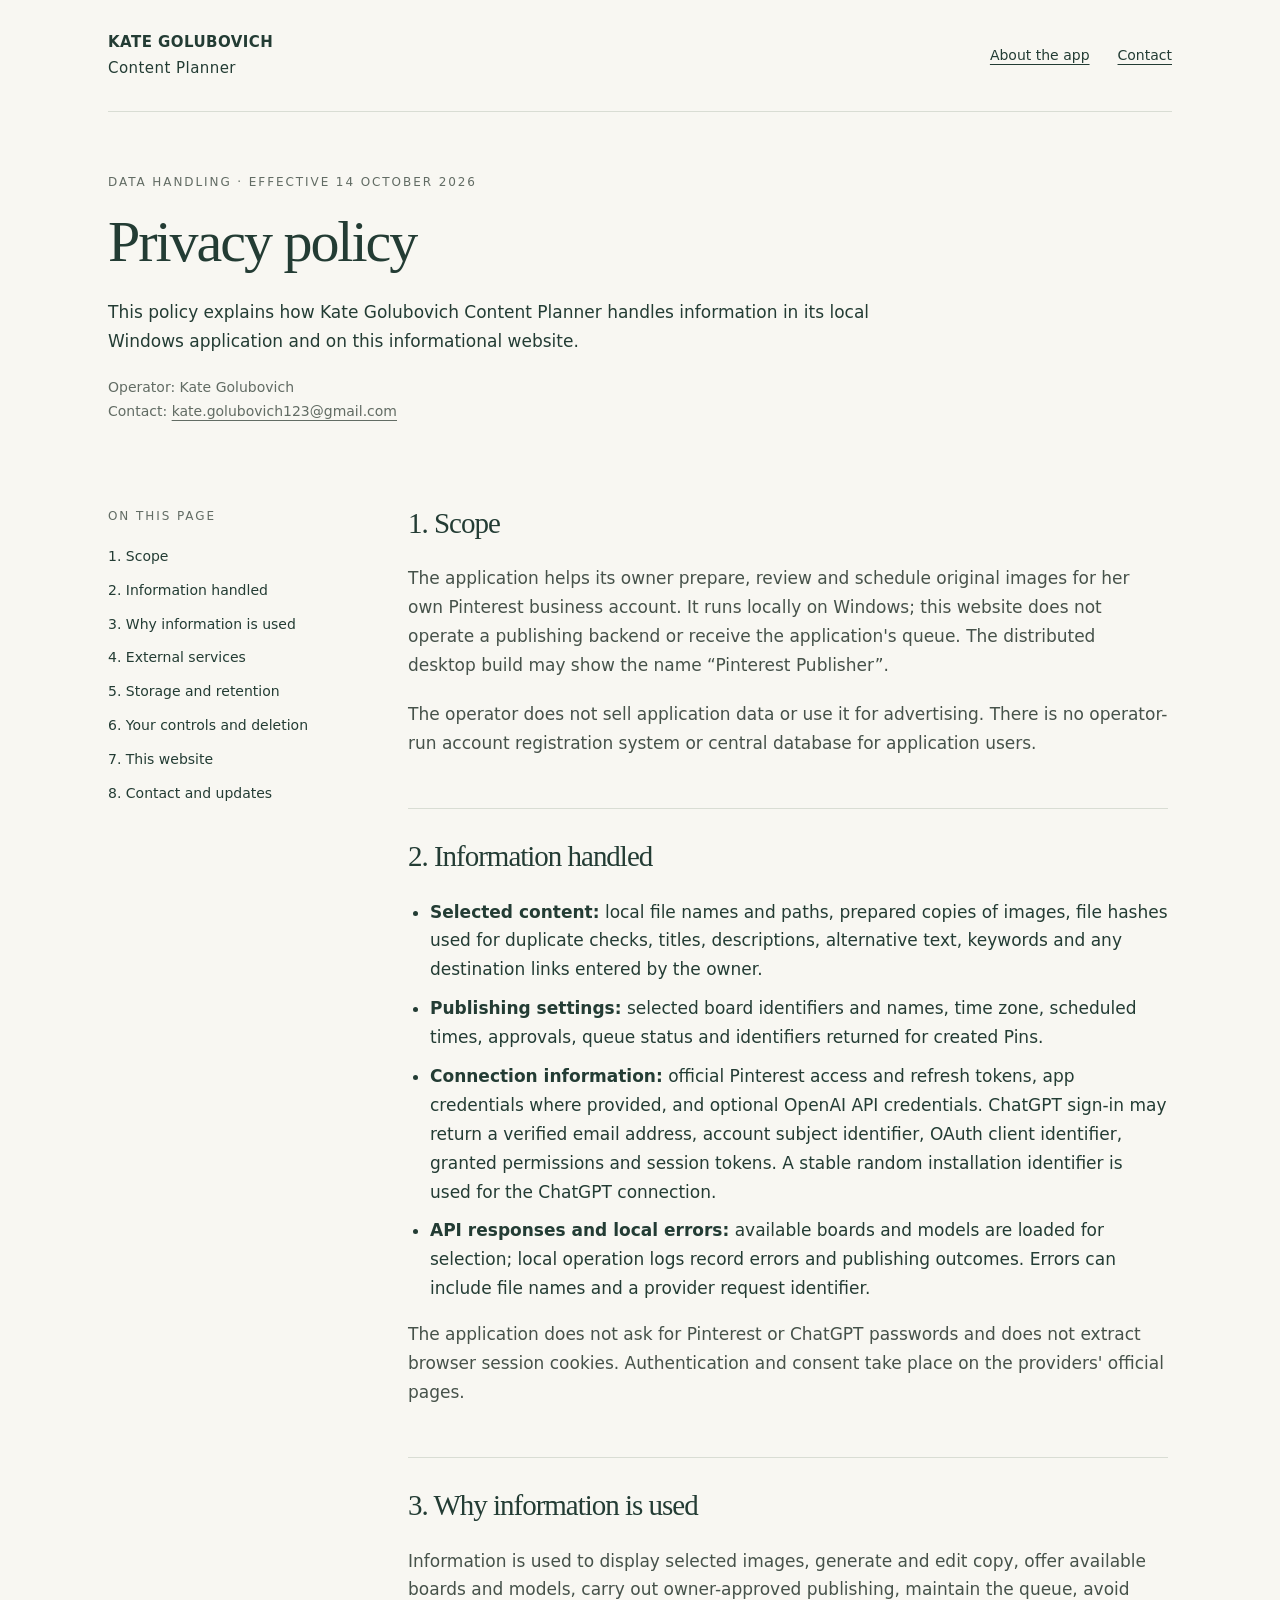
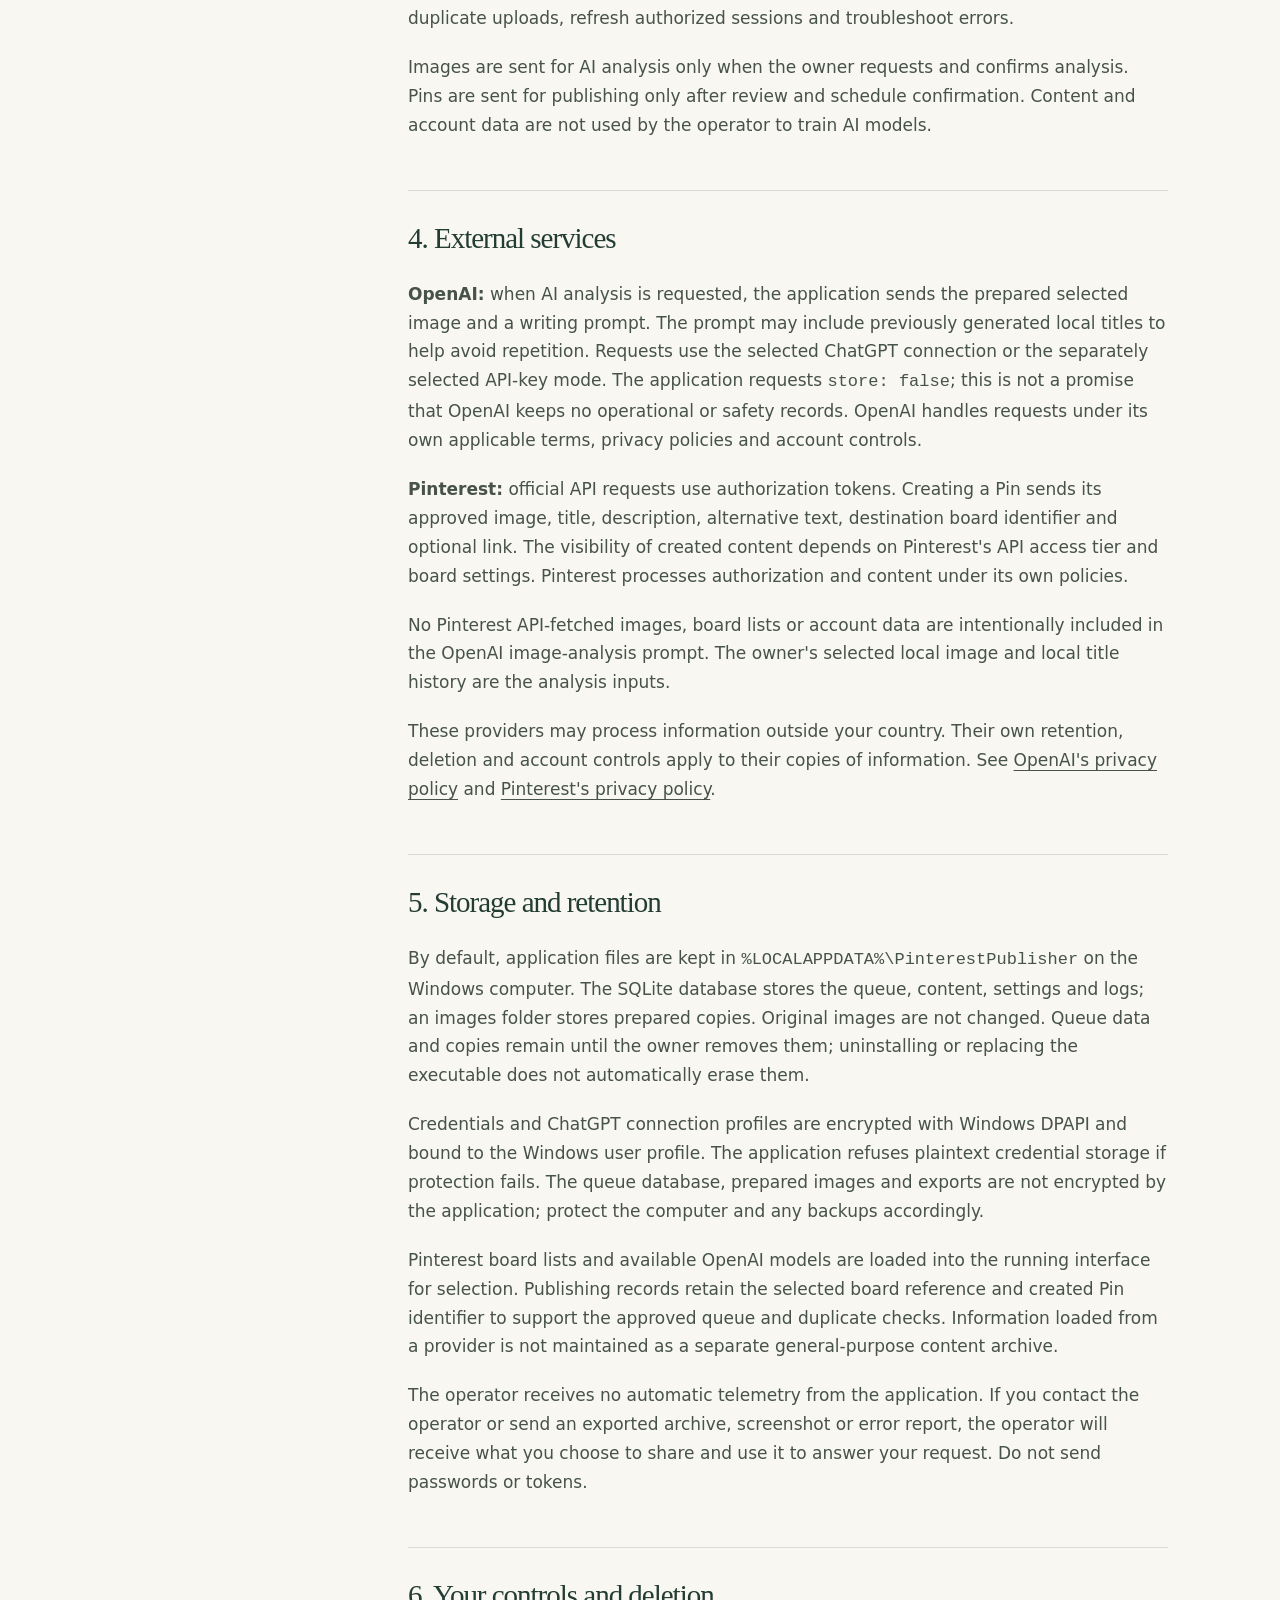
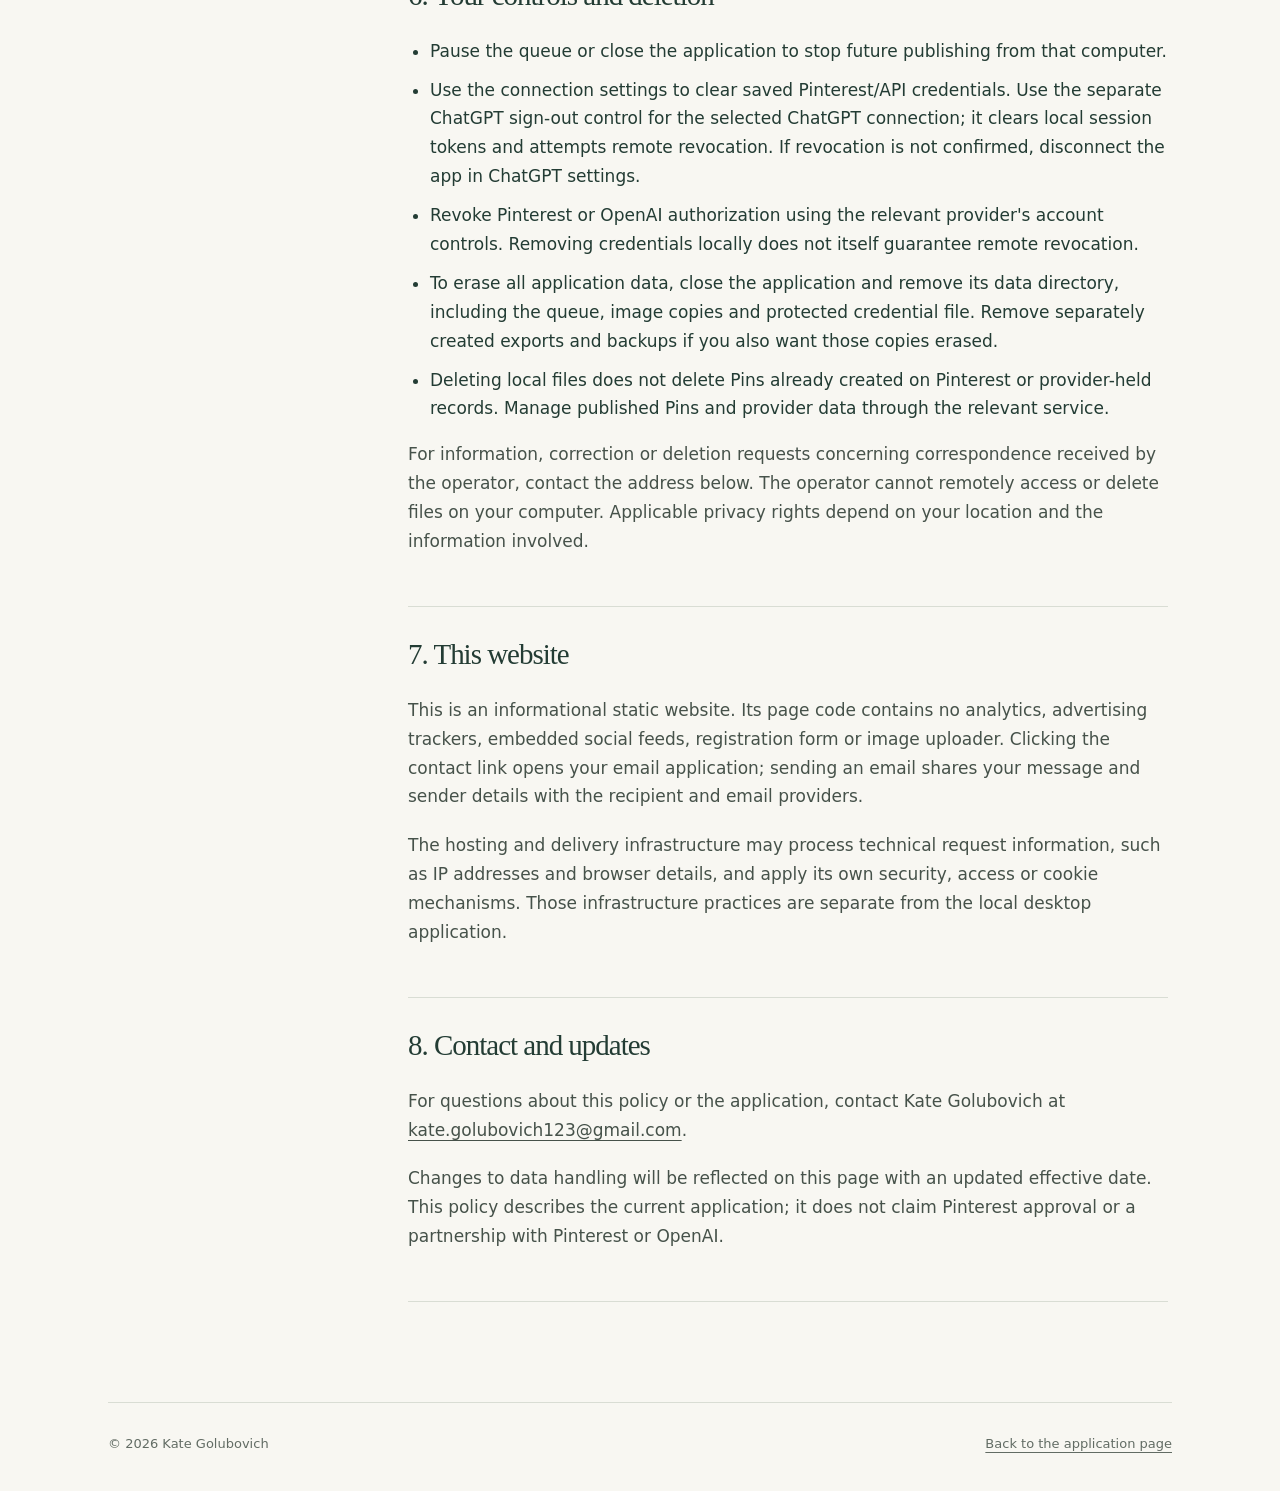
==== privacy/index.html @ 4d1bffe1 "Publish application website and privacy policy" ====
<!doctype html>
<html lang="en"><head><meta charset="utf-8"><meta name="viewport" content="width=device-width,initial-scale=1"><meta name="description" content="Privacy policy for Kate Golubovich Content Planner, a local Windows application. Learn about local storage, OpenAI analysis, Pinterest publishing and deletion."><title>Privacy Policy · Kate Golubovich Content Planner</title><link rel="stylesheet" href="../style.css"><link rel="icon" href="data:,"></head>
<body><a class="skip" href="#main">Skip to content</a><div class="shell"><header><a class="brand" href="../"><strong>KATE GOLUBOVICH</strong>Content Planner</a><nav aria-label="Main navigation"><a href="../">About the app</a><a href="mailto:kate.golubovich123@gmail.com">Contact</a></nav></header>
<main id="main"><div class="policy-head"><div class="eyebrow">Data handling · Effective 14 October 2026</div><h1>Privacy policy</h1><p>This policy explains how Kate Golubovich Content Planner handles information in its local Windows application and on this informational website.</p><p class="note">Operator: Kate Golubovich<br>Contact: <a class="email" href="mailto:kate.golubovich123@gmail.com">kate.golubovich123@gmail.com</a></p></div>
<div class="policy-layout"><aside class="toc" aria-label="Policy contents"><p class="eyebrow">On this page</p><a href="#scope">1. Scope</a><a href="#information">2. Information handled</a><a href="#purposes">3. Why information is used</a><a href="#services">4. External services</a><a href="#storage">5. Storage and retention</a><a href="#control">6. Your controls and deletion</a><a href="#website">7. This website</a><a href="#contact">8. Contact and updates</a></aside>
<div class="policy-content">
<section id="scope"><h2>1. Scope</h2><p>The application helps its owner prepare, review and schedule original images for her own Pinterest business account. It runs locally on Windows; this website does not operate a publishing backend or receive the application's queue. The distributed desktop build may show the name “Pinterest Publisher”.</p><p>The operator does not sell application data or use it for advertising. There is no operator-run account registration system or central database for application users.</p></section>
<section id="information"><h2>2. Information handled</h2><ul><li><strong>Selected content:</strong> local file names and paths, prepared copies of images, file hashes used for duplicate checks, titles, descriptions, alternative text, keywords and any destination links entered by the owner.</li><li><strong>Publishing settings:</strong> selected board identifiers and names, time zone, scheduled times, approvals, queue status and identifiers returned for created Pins.</li><li><strong>Connection information:</strong> official Pinterest access and refresh tokens, app credentials where provided, and optional OpenAI API credentials. ChatGPT sign-in may return a verified email address, account subject identifier, OAuth client identifier, granted permissions and session tokens. A stable random installation identifier is used for the ChatGPT connection.</li><li><strong>API responses and local errors:</strong> available boards and models are loaded for selection; local operation logs record errors and publishing outcomes. Errors can include file names and a provider request identifier.</li></ul><p>The application does not ask for Pinterest or ChatGPT passwords and does not extract browser session cookies. Authentication and consent take place on the providers' official pages.</p></section>
<section id="purposes"><h2>3. Why information is used</h2><p>Information is used to display selected images, generate and edit copy, offer available boards and models, carry out owner-approved publishing, maintain the queue, avoid duplicate uploads, refresh authorized sessions and troubleshoot errors.</p><p>Images are sent for AI analysis only when the owner requests and confirms analysis. Pins are sent for publishing only after review and schedule confirmation. Content and account data are not used by the operator to train AI models.</p></section>
<section id="services"><h2>4. External services</h2><p><strong>OpenAI:</strong> when AI analysis is requested, the application sends the prepared selected image and a writing prompt. The prompt may include previously generated local titles to help avoid repetition. Requests use the selected ChatGPT connection or the separately selected API-key mode. The application requests <code>store: false</code>; this is not a promise that OpenAI keeps no operational or safety records. OpenAI handles requests under its own applicable terms, privacy policies and account controls.</p><p><strong>Pinterest:</strong> official API requests use authorization tokens. Creating a Pin sends its approved image, title, description, alternative text, destination board identifier and optional link. The visibility of created content depends on Pinterest's API access tier and board settings. Pinterest processes authorization and content under its own policies.</p><p>No Pinterest API-fetched images, board lists or account data are intentionally included in the OpenAI image-analysis prompt. The owner's selected local image and local title history are the analysis inputs.</p><p>These providers may process information outside your country. Their own retention, deletion and account controls apply to their copies of information. See <a href="https://openai.com/policies/privacy-policy/" rel="noreferrer">OpenAI's privacy policy</a> and <a href="https://policy.pinterest.com/en/privacy-policy" rel="noreferrer">Pinterest's privacy policy</a>.</p></section>
<section id="storage"><h2>5. Storage and retention</h2><p>By default, application files are kept in <code>%LOCALAPPDATA%\PinterestPublisher</code> on the Windows computer. The SQLite database stores the queue, content, settings and logs; an images folder stores prepared copies. Original images are not changed. Queue data and copies remain until the owner removes them; uninstalling or replacing the executable does not automatically erase them.</p><p>Credentials and ChatGPT connection profiles are encrypted with Windows DPAPI and bound to the Windows user profile. The application refuses plaintext credential storage if protection fails. The queue database, prepared images and exports are not encrypted by the application; protect the computer and any backups accordingly.</p><p>Pinterest board lists and available OpenAI models are loaded into the running interface for selection. Publishing records retain the selected board reference and created Pin identifier to support the approved queue and duplicate checks. Information loaded from a provider is not maintained as a separate general-purpose content archive.</p><p>The operator receives no automatic telemetry from the application. If you contact the operator or send an exported archive, screenshot or error report, the operator will receive what you choose to share and use it to answer your request. Do not send passwords or tokens.</p></section>
<section id="control"><h2>6. Your controls and deletion</h2><ul><li>Pause the queue or close the application to stop future publishing from that computer.</li><li>Use the connection settings to clear saved Pinterest/API credentials. Use the separate ChatGPT sign-out control for the selected ChatGPT connection; it clears local session tokens and attempts remote revocation. If revocation is not confirmed, disconnect the app in ChatGPT settings.</li><li>Revoke Pinterest or OpenAI authorization using the relevant provider's account controls. Removing credentials locally does not itself guarantee remote revocation.</li><li>To erase all application data, close the application and remove its data directory, including the queue, image copies and protected credential file. Remove separately created exports and backups if you also want those copies erased.</li><li>Deleting local files does not delete Pins already created on Pinterest or provider-held records. Manage published Pins and provider data through the relevant service.</li></ul><p>For information, correction or deletion requests concerning correspondence received by the operator, contact the address below. The operator cannot remotely access or delete files on your computer. Applicable privacy rights depend on your location and the information involved.</p></section>
<section id="website"><h2>7. This website</h2><p>This is an informational static website. Its page code contains no analytics, advertising trackers, embedded social feeds, registration form or image uploader. Clicking the contact link opens your email application; sending an email shares your message and sender details with the recipient and email providers.</p><p>The hosting and delivery infrastructure may process technical request information, such as IP addresses and browser details, and apply its own security, access or cookie mechanisms. Those infrastructure practices are separate from the local desktop application.</p></section>
<section id="contact"><h2>8. Contact and updates</h2><p>For questions about this policy or the application, contact Kate Golubovich at <a class="email" href="mailto:kate.golubovich123@gmail.com">kate.golubovich123@gmail.com</a>.</p><p>Changes to data handling will be reflected on this page with an updated effective date. This policy describes the current application; it does not claim Pinterest approval or a partnership with Pinterest or OpenAI.</p></section>
</div></div></main><footer><span>© 2026 Kate Golubovich</span><a href="../">Back to the application page</a></footer></div></body></html>
---- style.css ----
:root{--ink:#233c34;--muted:#626c64;--paper:#f8f7f2;--line:#d9ddd4;--accent:#b86b4f}*{box-sizing:border-box}html{scroll-behavior:smooth;scroll-padding-top:24px}body{margin:0;background:var(--paper);color:var(--ink);font:17px/1.7 system-ui,-apple-system,Segoe UI,sans-serif}a{color:inherit;text-underline-offset:4px}a:hover{color:#8a4a35}a:focus-visible{outline:3px solid var(--accent);outline-offset:5px}.shell{max-width:1160px;margin:auto;padding:0 48px}.skip{position:absolute;left:16px;top:-80px;background:white;padding:12px;z-index:3}.skip:focus{top:10px}header{display:flex;justify-content:space-between;align-items:center;gap:24px;padding:30px 0;border-bottom:1px solid var(--line)}.brand{font-size:15px;letter-spacing:.03em;text-decoration:none}.brand strong{display:block}nav{display:flex;gap:28px;font-size:14px}.eyebrow{font-size:12px;text-transform:uppercase;letter-spacing:.16em;color:var(--muted)}h1,h2{font-family:Georgia,Times New Roman,serif;font-weight:400;line-height:1.1;letter-spacing:-.035em}h1{font-size:clamp(42px,6vw,72px);margin:18px 0 24px}h2{font-size:36px;margin:0 0 24px}h3{font-size:19px;line-height:1.4;margin:0 0 8px}p{margin:0 0 20px}.hero{padding:80px 0 72px;display:grid;grid-template-columns:1.35fr 1fr;gap:80px;align-items:center}.hero p{max-width:570px;color:var(--muted);font-size:19px}.button{display:inline-block;background:var(--ink);color:white;text-decoration:none;padding:13px 23px;border-radius:3px;font-size:15px}.button:hover{background:#375246;color:white}.workflow{padding:20px 0 20px 34px;border-left:1px solid var(--line);list-style:none;margin:0}.workflow li{padding:16px 0;border-bottom:1px solid var(--line);display:flex;gap:20px;align-items:baseline}.workflow li:last-child{border:0}.number{font:italic 22px Georgia,serif;color:var(--accent)}.workflow small{display:block;font-size:13px;color:var(--muted)}.section{padding:56px 0;border-top:1px solid var(--line);display:grid;grid-template-columns:1fr 2fr;gap:80px}.section p,.section li{color:var(--muted)}.section ul{padding-left:22px;margin:0}.section li{margin-bottom:12px}.note{font-size:14px;color:var(--muted)}footer{padding:30px 0 40px;border-top:1px solid var(--line);font-size:13px;color:var(--muted);display:flex;justify-content:space-between;gap:20px}.policy-head{padding:60px 0 32px;max-width:820px}.policy-head h1{font-size:58px}.policy-layout{display:grid;grid-template-columns:230px 1fr;gap:70px;padding:30px 0 70px}.toc{font-size:14px;align-self:start;position:sticky;top:30px}.toc a{display:block;text-decoration:none;padding:5px 0}.toc p{margin-bottom:14px}.policy-content{max-width:760px}.policy-content section{padding:0 0 30px;margin-bottom:30px;border-bottom:1px solid var(--line)}.policy-content h2{font-size:29px;line-height:1.2}.policy-content ul{padding-left:22px}.policy-content li{margin:10px 0}.policy-content p{color:#46524a}.email{overflow-wrap:anywhere}@media(max-width:760px){.shell{padding:0 24px}header{align-items:start}nav{gap:16px}.hero{grid-template-columns:1fr;gap:30px;padding:48px 0}.section{grid-template-columns:1fr;gap:14px;padding:36px 0}.workflow{padding-left:20px}.policy-head h1{font-size:44px}.policy-layout{grid-template-columns:1fr;gap:30px}.toc{position:static;border-bottom:1px solid var(--line);padding-bottom:24px}footer{flex-direction:column}.hero p{font-size:17px}}@media(prefers-reduced-motion:reduce){html{scroll-behavior:auto}}
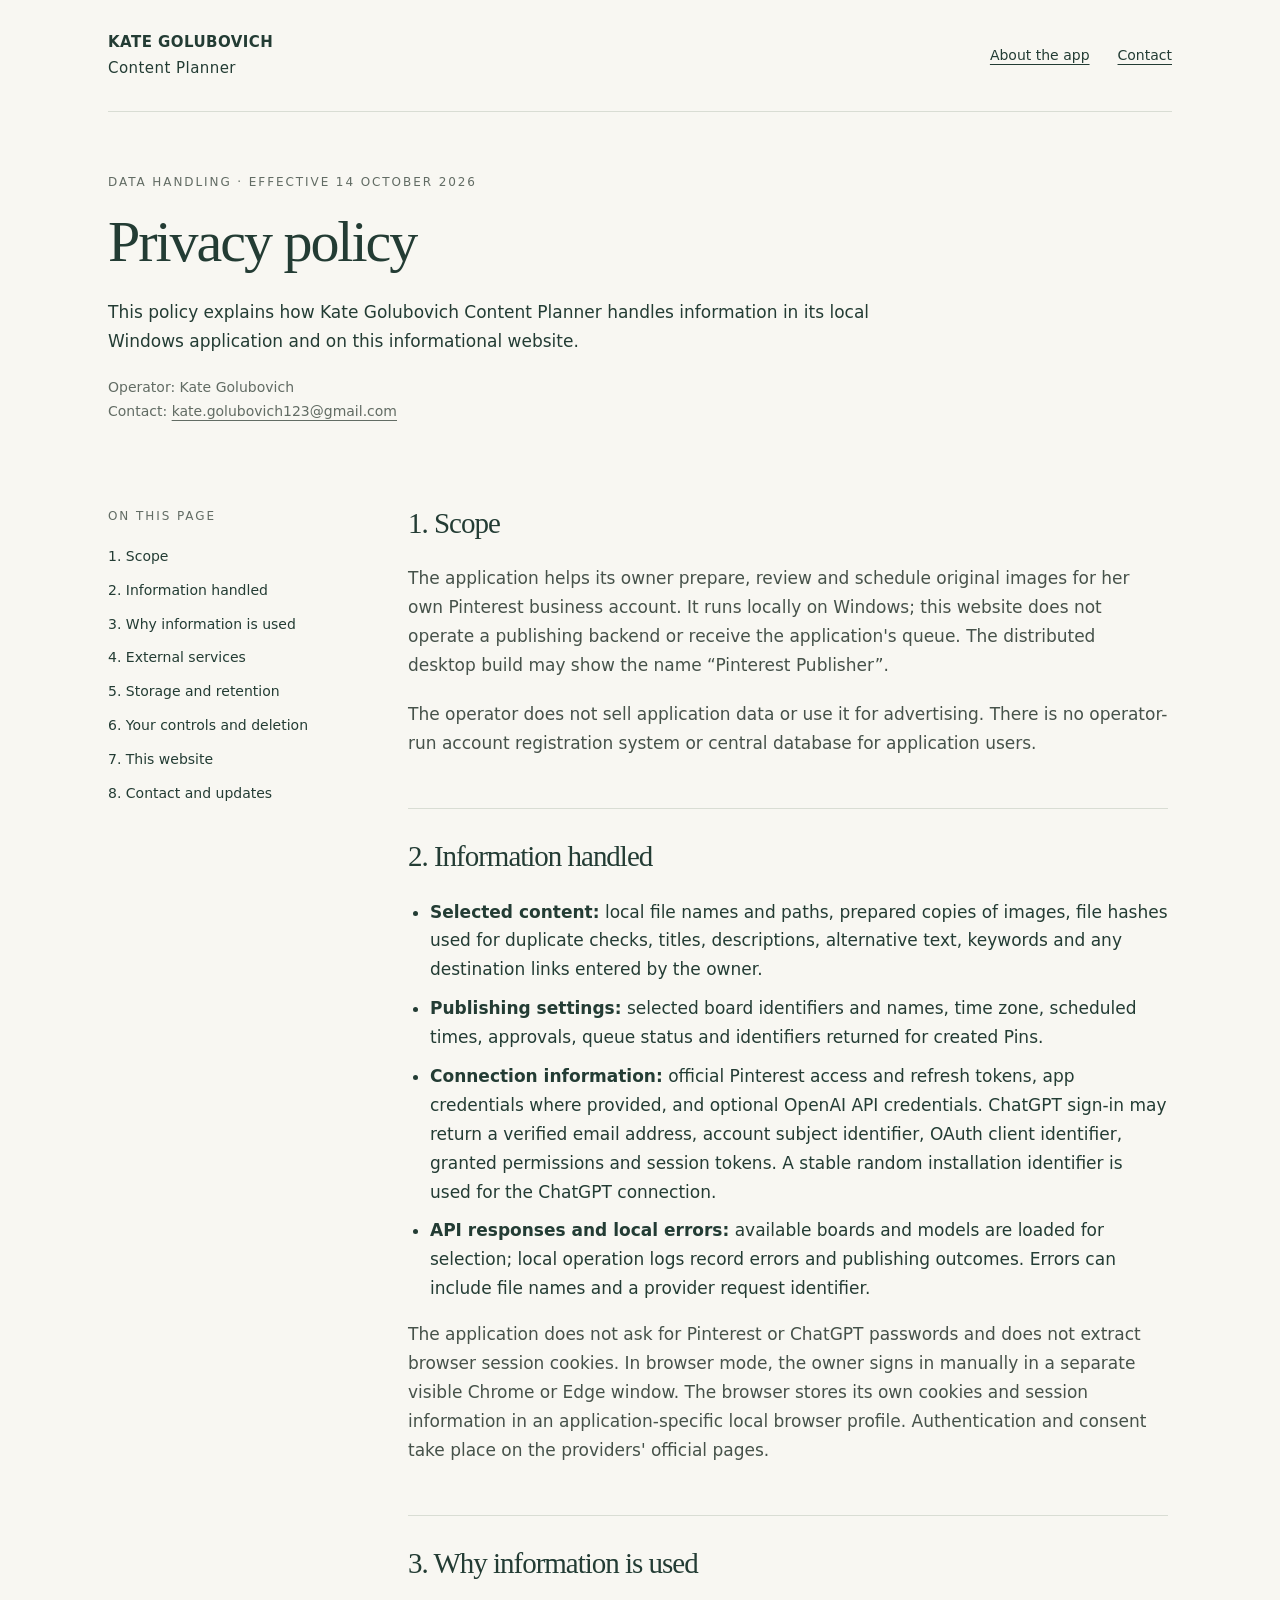
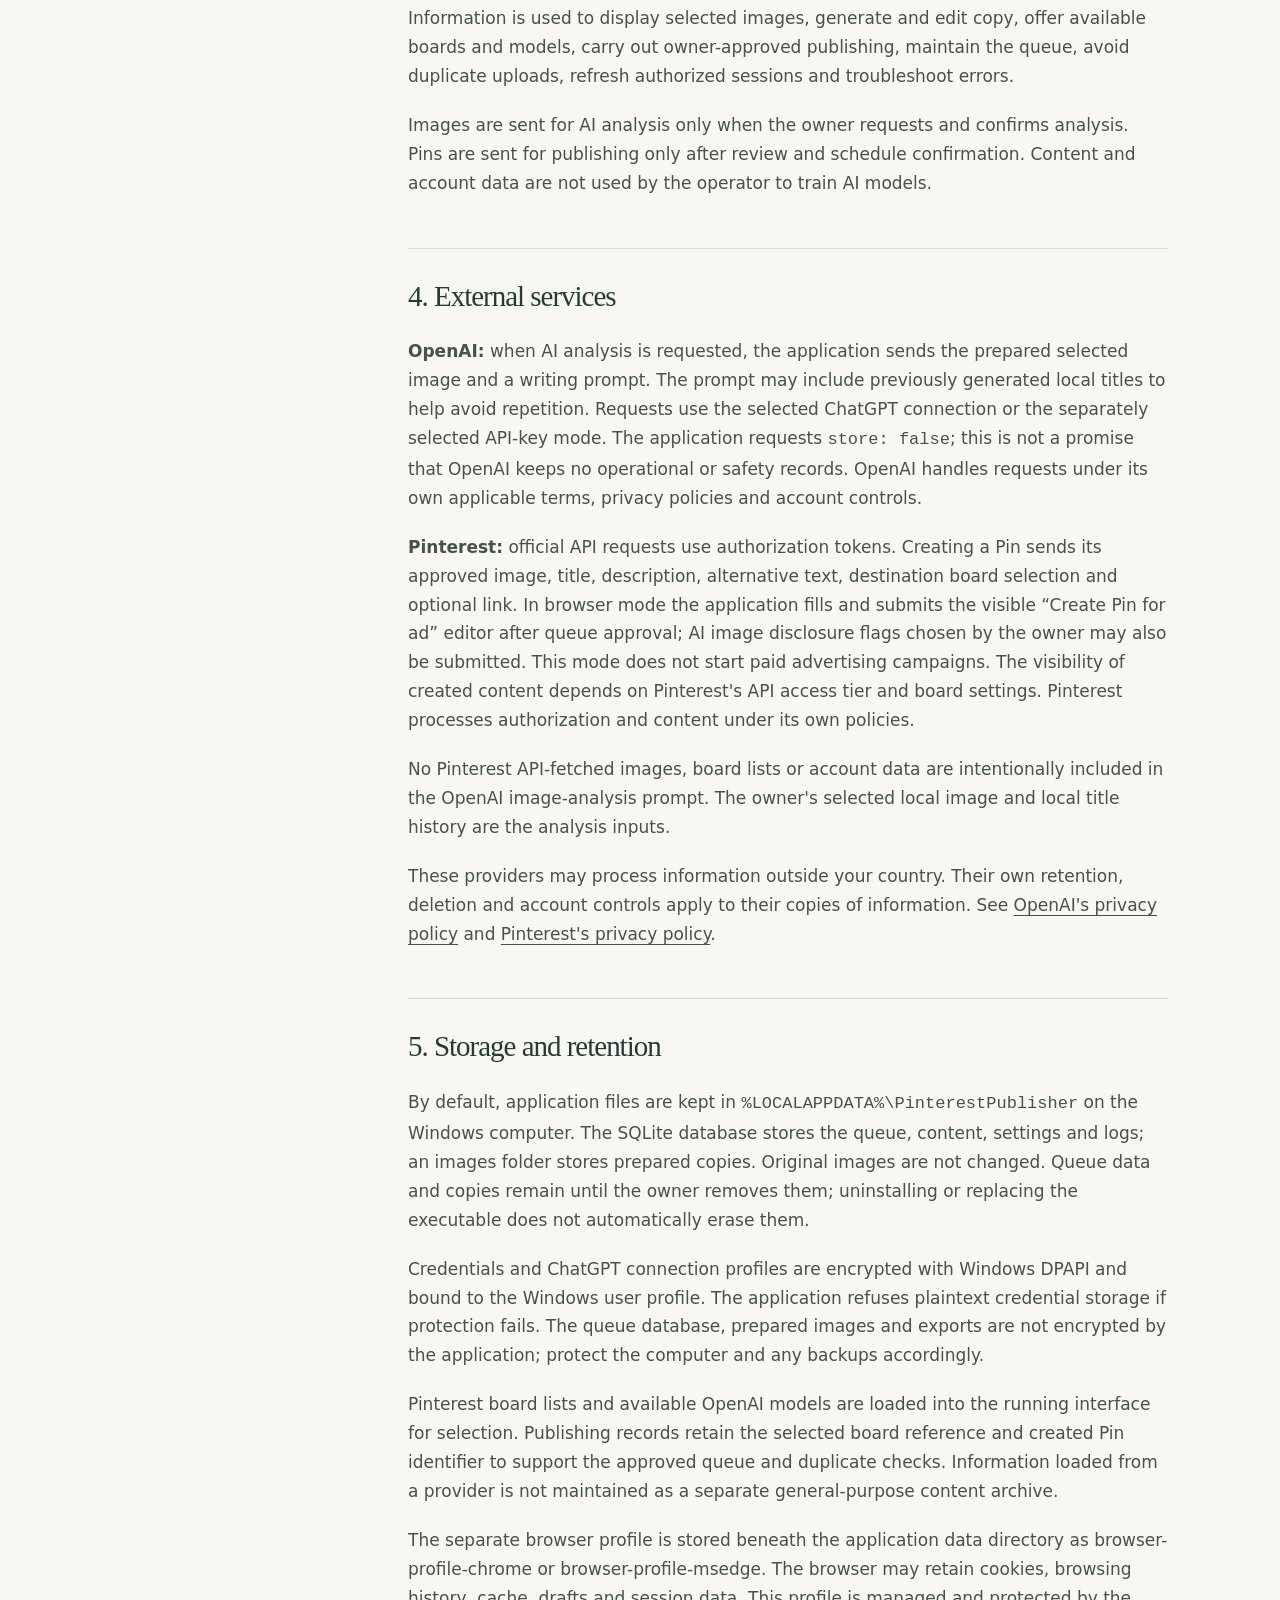
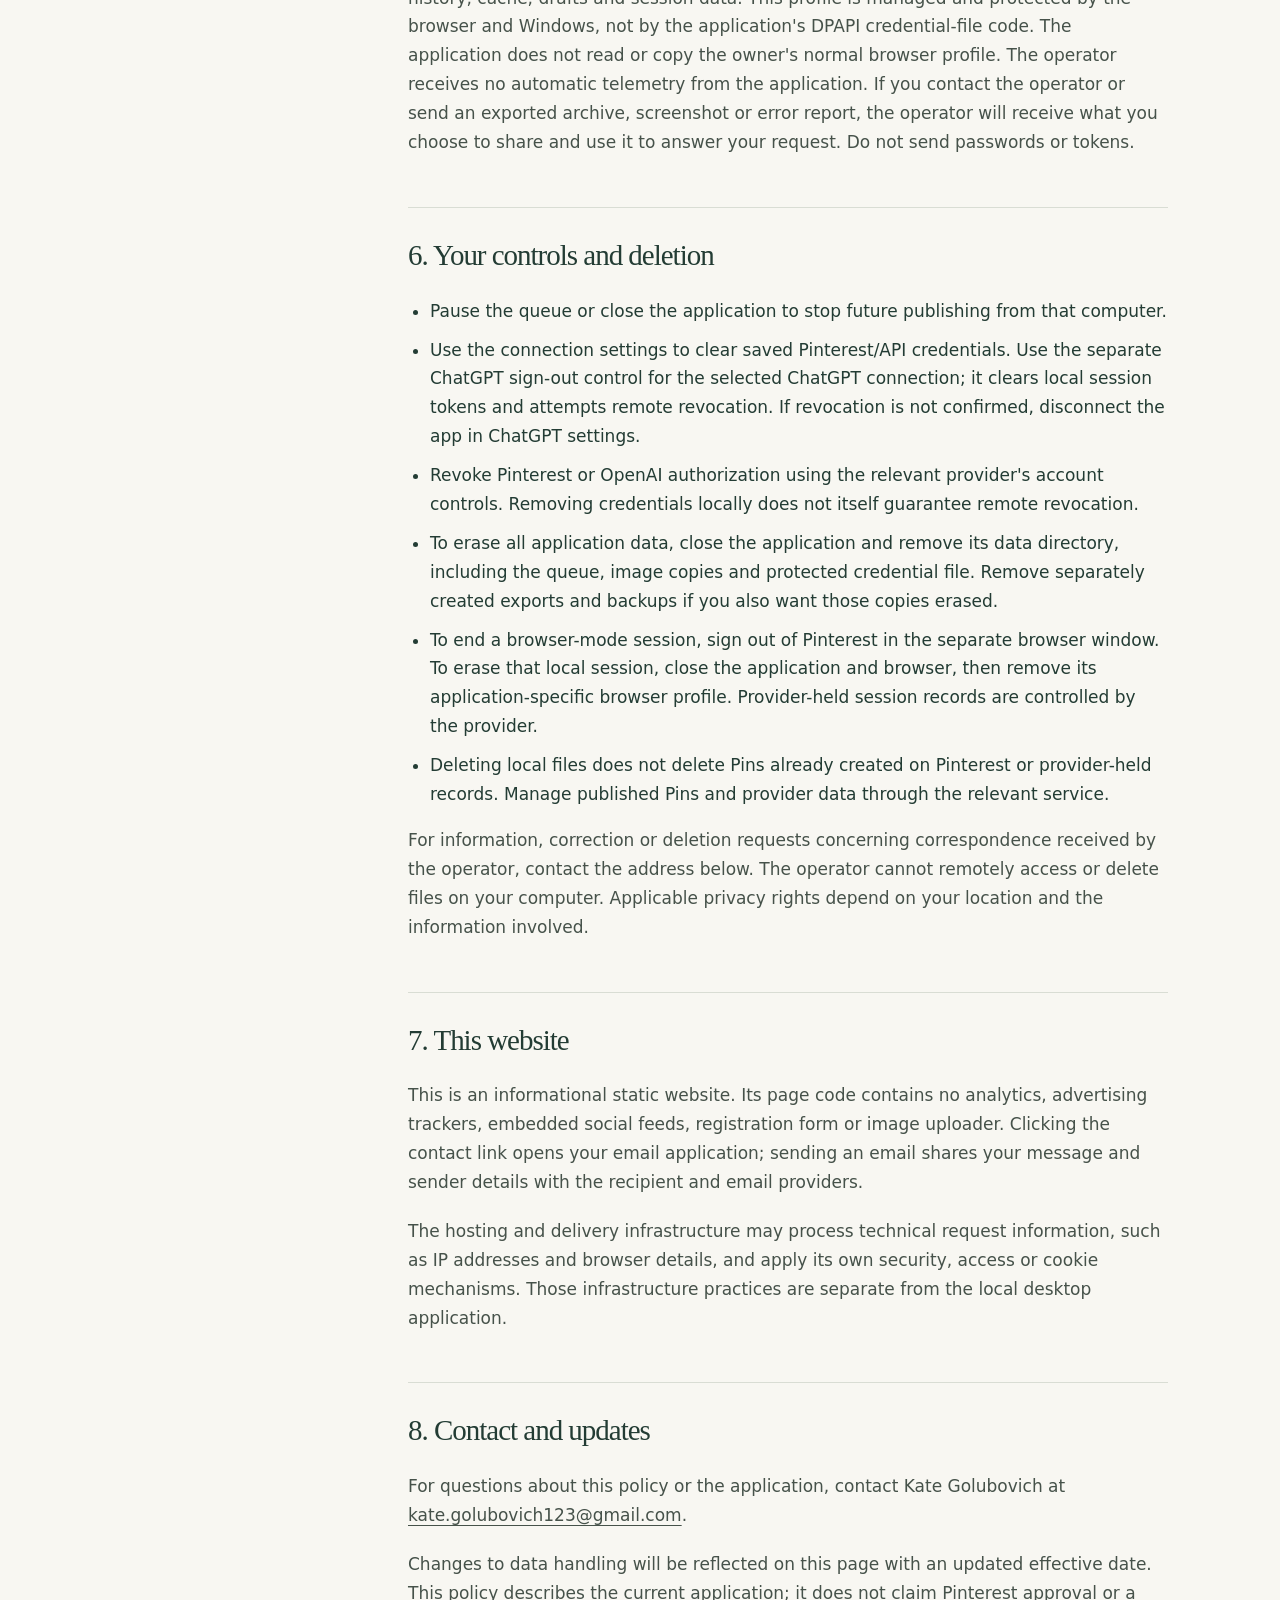
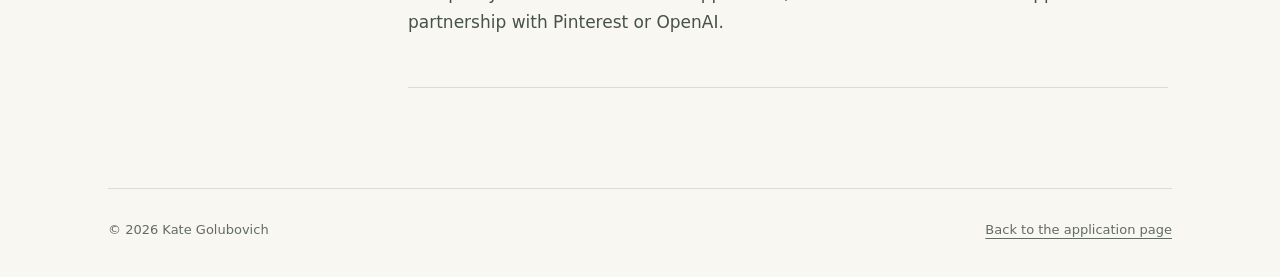
==== commit 49733894: "Describe browser publishing mode and local session handling" ====
--- a/privacy/index.html
+++ b/privacy/index.html
@@ -5,11 +5,11 @@
 <div class="policy-layout"><aside class="toc" aria-label="Policy contents"><p class="eyebrow">On this page</p><a href="#scope">1. Scope</a><a href="#information">2. Information handled</a><a href="#purposes">3. Why information is used</a><a href="#services">4. External services</a><a href="#storage">5. Storage and retention</a><a href="#control">6. Your controls and deletion</a><a href="#website">7. This website</a><a href="#contact">8. Contact and updates</a></aside>
 <div class="policy-content">
 <section id="scope"><h2>1. Scope</h2><p>The application helps its owner prepare, review and schedule original images for her own Pinterest business account. It runs locally on Windows; this website does not operate a publishing backend or receive the application's queue. The distributed desktop build may show the name “Pinterest Publisher”.</p><p>The operator does not sell application data or use it for advertising. There is no operator-run account registration system or central database for application users.</p></section>
-<section id="information"><h2>2. Information handled</h2><ul><li><strong>Selected content:</strong> local file names and paths, prepared copies of images, file hashes used for duplicate checks, titles, descriptions, alternative text, keywords and any destination links entered by the owner.</li><li><strong>Publishing settings:</strong> selected board identifiers and names, time zone, scheduled times, approvals, queue status and identifiers returned for created Pins.</li><li><strong>Connection information:</strong> official Pinterest access and refresh tokens, app credentials where provided, and optional OpenAI API credentials. ChatGPT sign-in may return a verified email address, account subject identifier, OAuth client identifier, granted permissions and session tokens. A stable random installation identifier is used for the ChatGPT connection.</li><li><strong>API responses and local errors:</strong> available boards and models are loaded for selection; local operation logs record errors and publishing outcomes. Errors can include file names and a provider request identifier.</li></ul><p>The application does not ask for Pinterest or ChatGPT passwords and does not extract browser session cookies. Authentication and consent take place on the providers' official pages.</p></section>
+<section id="information"><h2>2. Information handled</h2><ul><li><strong>Selected content:</strong> local file names and paths, prepared copies of images, file hashes used for duplicate checks, titles, descriptions, alternative text, keywords and any destination links entered by the owner.</li><li><strong>Publishing settings:</strong> selected board identifiers and names, time zone, scheduled times, approvals, queue status and identifiers returned for created Pins.</li><li><strong>Connection information:</strong> official Pinterest access and refresh tokens, app credentials where provided, and optional OpenAI API credentials. ChatGPT sign-in may return a verified email address, account subject identifier, OAuth client identifier, granted permissions and session tokens. A stable random installation identifier is used for the ChatGPT connection.</li><li><strong>API responses and local errors:</strong> available boards and models are loaded for selection; local operation logs record errors and publishing outcomes. Errors can include file names and a provider request identifier.</li></ul><p>The application does not ask for Pinterest or ChatGPT passwords and does not extract browser session cookies. In browser mode, the owner signs in manually in a separate visible Chrome or Edge window. The browser stores its own cookies and session information in an application-specific local browser profile. Authentication and consent take place on the providers' official pages.</p></section>
 <section id="purposes"><h2>3. Why information is used</h2><p>Information is used to display selected images, generate and edit copy, offer available boards and models, carry out owner-approved publishing, maintain the queue, avoid duplicate uploads, refresh authorized sessions and troubleshoot errors.</p><p>Images are sent for AI analysis only when the owner requests and confirms analysis. Pins are sent for publishing only after review and schedule confirmation. Content and account data are not used by the operator to train AI models.</p></section>
-<section id="services"><h2>4. External services</h2><p><strong>OpenAI:</strong> when AI analysis is requested, the application sends the prepared selected image and a writing prompt. The prompt may include previously generated local titles to help avoid repetition. Requests use the selected ChatGPT connection or the separately selected API-key mode. The application requests <code>store: false</code>; this is not a promise that OpenAI keeps no operational or safety records. OpenAI handles requests under its own applicable terms, privacy policies and account controls.</p><p><strong>Pinterest:</strong> official API requests use authorization tokens. Creating a Pin sends its approved image, title, description, alternative text, destination board identifier and optional link. The visibility of created content depends on Pinterest's API access tier and board settings. Pinterest processes authorization and content under its own policies.</p><p>No Pinterest API-fetched images, board lists or account data are intentionally included in the OpenAI image-analysis prompt. The owner's selected local image and local title history are the analysis inputs.</p><p>These providers may process information outside your country. Their own retention, deletion and account controls apply to their copies of information. See <a href="https://openai.com/policies/privacy-policy/" rel="noreferrer">OpenAI's privacy policy</a> and <a href="https://policy.pinterest.com/en/privacy-policy" rel="noreferrer">Pinterest's privacy policy</a>.</p></section>
-<section id="storage"><h2>5. Storage and retention</h2><p>By default, application files are kept in <code>%LOCALAPPDATA%\PinterestPublisher</code> on the Windows computer. The SQLite database stores the queue, content, settings and logs; an images folder stores prepared copies. Original images are not changed. Queue data and copies remain until the owner removes them; uninstalling or replacing the executable does not automatically erase them.</p><p>Credentials and ChatGPT connection profiles are encrypted with Windows DPAPI and bound to the Windows user profile. The application refuses plaintext credential storage if protection fails. The queue database, prepared images and exports are not encrypted by the application; protect the computer and any backups accordingly.</p><p>Pinterest board lists and available OpenAI models are loaded into the running interface for selection. Publishing records retain the selected board reference and created Pin identifier to support the approved queue and duplicate checks. Information loaded from a provider is not maintained as a separate general-purpose content archive.</p><p>The operator receives no automatic telemetry from the application. If you contact the operator or send an exported archive, screenshot or error report, the operator will receive what you choose to share and use it to answer your request. Do not send passwords or tokens.</p></section>
-<section id="control"><h2>6. Your controls and deletion</h2><ul><li>Pause the queue or close the application to stop future publishing from that computer.</li><li>Use the connection settings to clear saved Pinterest/API credentials. Use the separate ChatGPT sign-out control for the selected ChatGPT connection; it clears local session tokens and attempts remote revocation. If revocation is not confirmed, disconnect the app in ChatGPT settings.</li><li>Revoke Pinterest or OpenAI authorization using the relevant provider's account controls. Removing credentials locally does not itself guarantee remote revocation.</li><li>To erase all application data, close the application and remove its data directory, including the queue, image copies and protected credential file. Remove separately created exports and backups if you also want those copies erased.</li><li>Deleting local files does not delete Pins already created on Pinterest or provider-held records. Manage published Pins and provider data through the relevant service.</li></ul><p>For information, correction or deletion requests concerning correspondence received by the operator, contact the address below. The operator cannot remotely access or delete files on your computer. Applicable privacy rights depend on your location and the information involved.</p></section>
+<section id="services"><h2>4. External services</h2><p><strong>OpenAI:</strong> when AI analysis is requested, the application sends the prepared selected image and a writing prompt. The prompt may include previously generated local titles to help avoid repetition. Requests use the selected ChatGPT connection or the separately selected API-key mode. The application requests <code>store: false</code>; this is not a promise that OpenAI keeps no operational or safety records. OpenAI handles requests under its own applicable terms, privacy policies and account controls.</p><p><strong>Pinterest:</strong> official API requests use authorization tokens. Creating a Pin sends its approved image, title, description, alternative text, destination board selection and optional link. In browser mode the application fills and submits the visible “Create Pin for ad” editor after queue approval; AI image disclosure flags chosen by the owner may also be submitted. This mode does not start paid advertising campaigns. The visibility of created content depends on Pinterest's API access tier and board settings. Pinterest processes authorization and content under its own policies.</p><p>No Pinterest API-fetched images, board lists or account data are intentionally included in the OpenAI image-analysis prompt. The owner's selected local image and local title history are the analysis inputs.</p><p>These providers may process information outside your country. Their own retention, deletion and account controls apply to their copies of information. See <a href="https://openai.com/policies/privacy-policy/" rel="noreferrer">OpenAI's privacy policy</a> and <a href="https://policy.pinterest.com/en/privacy-policy" rel="noreferrer">Pinterest's privacy policy</a>.</p></section>
+<section id="storage"><h2>5. Storage and retention</h2><p>By default, application files are kept in <code>%LOCALAPPDATA%\PinterestPublisher</code> on the Windows computer. The SQLite database stores the queue, content, settings and logs; an images folder stores prepared copies. Original images are not changed. Queue data and copies remain until the owner removes them; uninstalling or replacing the executable does not automatically erase them.</p><p>Credentials and ChatGPT connection profiles are encrypted with Windows DPAPI and bound to the Windows user profile. The application refuses plaintext credential storage if protection fails. The queue database, prepared images and exports are not encrypted by the application; protect the computer and any backups accordingly.</p><p>Pinterest board lists and available OpenAI models are loaded into the running interface for selection. Publishing records retain the selected board reference and created Pin identifier to support the approved queue and duplicate checks. Information loaded from a provider is not maintained as a separate general-purpose content archive.</p><p>The separate browser profile is stored beneath the application data directory as browser-profile-chrome or browser-profile-msedge. The browser may retain cookies, browsing history, cache, drafts and session data. This profile is managed and protected by the browser and Windows, not by the application's DPAPI credential-file code. The application does not read or copy the owner's normal browser profile. The operator receives no automatic telemetry from the application. If you contact the operator or send an exported archive, screenshot or error report, the operator will receive what you choose to share and use it to answer your request. Do not send passwords or tokens.</p></section>
+<section id="control"><h2>6. Your controls and deletion</h2><ul><li>Pause the queue or close the application to stop future publishing from that computer.</li><li>Use the connection settings to clear saved Pinterest/API credentials. Use the separate ChatGPT sign-out control for the selected ChatGPT connection; it clears local session tokens and attempts remote revocation. If revocation is not confirmed, disconnect the app in ChatGPT settings.</li><li>Revoke Pinterest or OpenAI authorization using the relevant provider's account controls. Removing credentials locally does not itself guarantee remote revocation.</li><li>To erase all application data, close the application and remove its data directory, including the queue, image copies and protected credential file. Remove separately created exports and backups if you also want those copies erased.</li><li>To end a browser-mode session, sign out of Pinterest in the separate browser window. To erase that local session, close the application and browser, then remove its application-specific browser profile. Provider-held session records are controlled by the provider.</li><li>Deleting local files does not delete Pins already created on Pinterest or provider-held records. Manage published Pins and provider data through the relevant service.</li></ul><p>For information, correction or deletion requests concerning correspondence received by the operator, contact the address below. The operator cannot remotely access or delete files on your computer. Applicable privacy rights depend on your location and the information involved.</p></section>
 <section id="website"><h2>7. This website</h2><p>This is an informational static website. Its page code contains no analytics, advertising trackers, embedded social feeds, registration form or image uploader. Clicking the contact link opens your email application; sending an email shares your message and sender details with the recipient and email providers.</p><p>The hosting and delivery infrastructure may process technical request information, such as IP addresses and browser details, and apply its own security, access or cookie mechanisms. Those infrastructure practices are separate from the local desktop application.</p></section>
 <section id="contact"><h2>8. Contact and updates</h2><p>For questions about this policy or the application, contact Kate Golubovich at <a class="email" href="mailto:kate.golubovich123@gmail.com">kate.golubovich123@gmail.com</a>.</p><p>Changes to data handling will be reflected on this page with an updated effective date. This policy describes the current application; it does not claim Pinterest approval or a partnership with Pinterest or OpenAI.</p></section>
 </div></div></main><footer><span>© 2026 Kate Golubovich</span><a href="../">Back to the application page</a></footer></div></body></html>
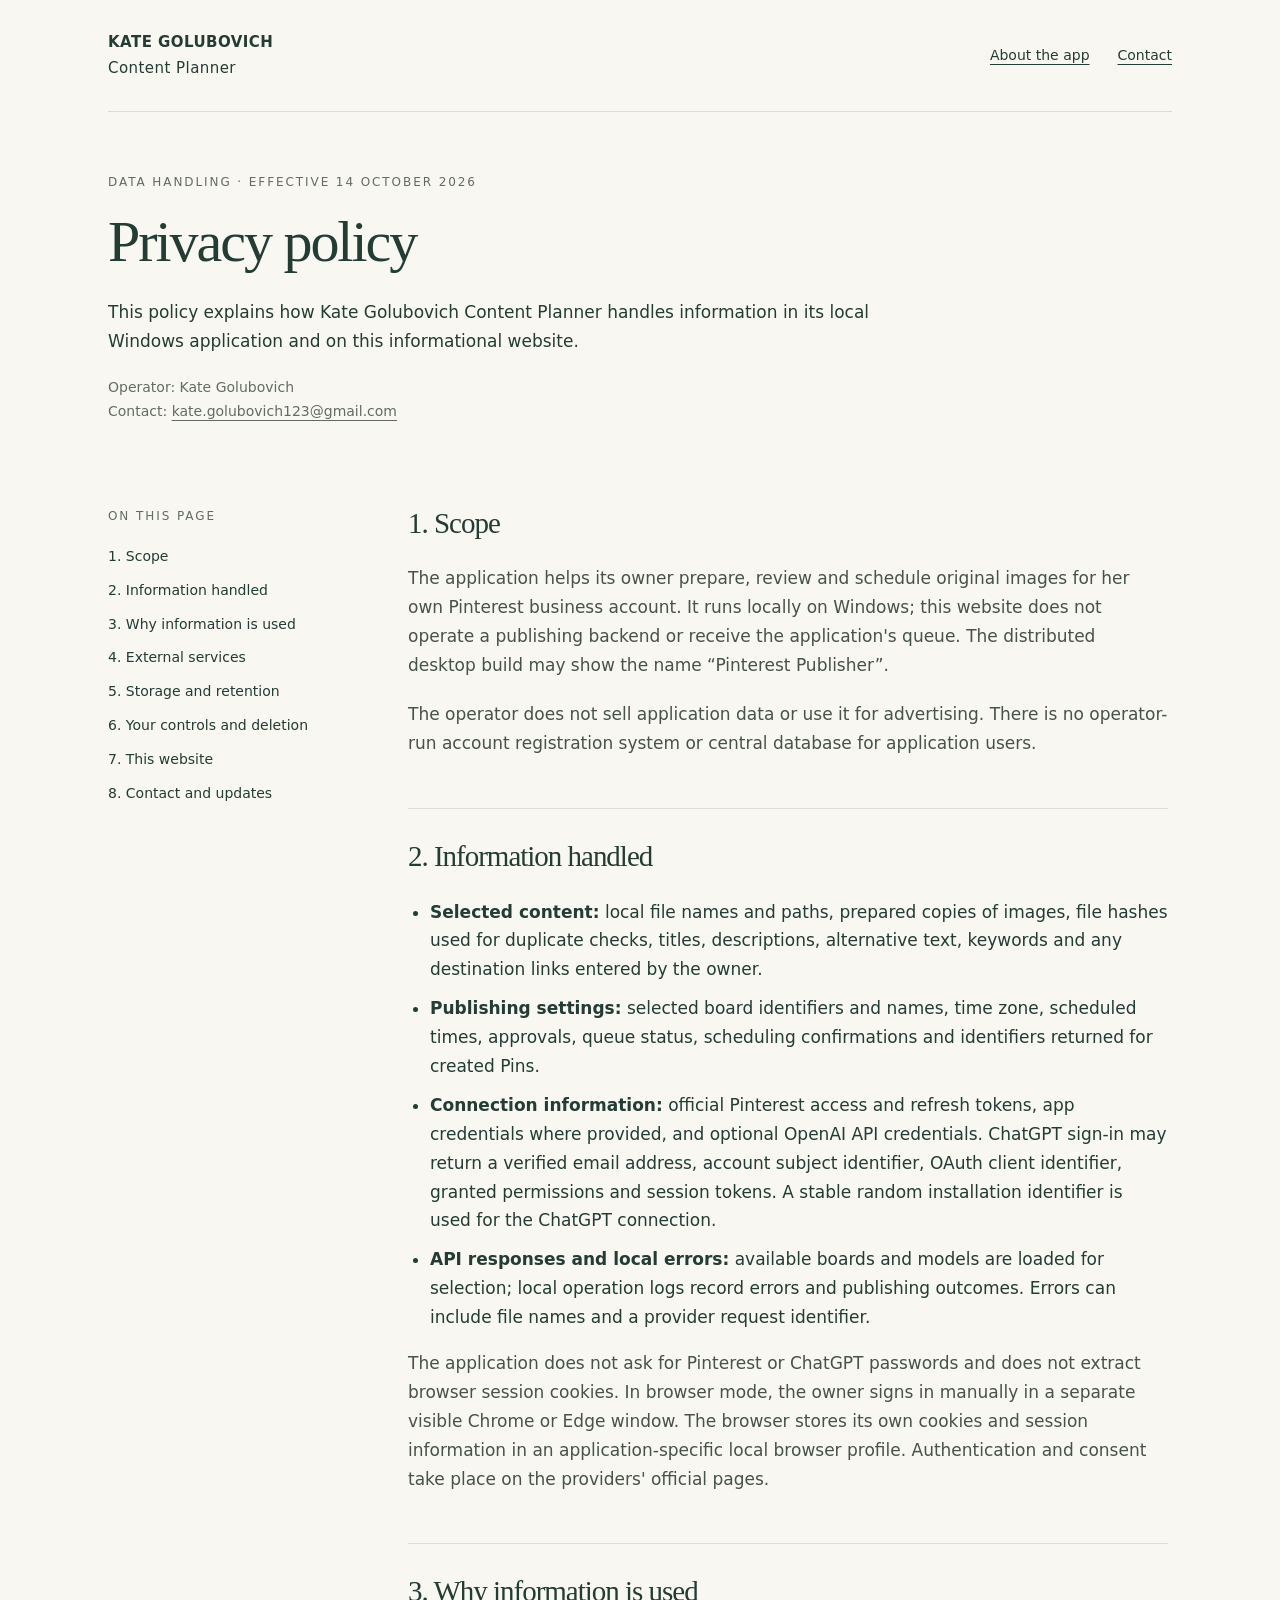
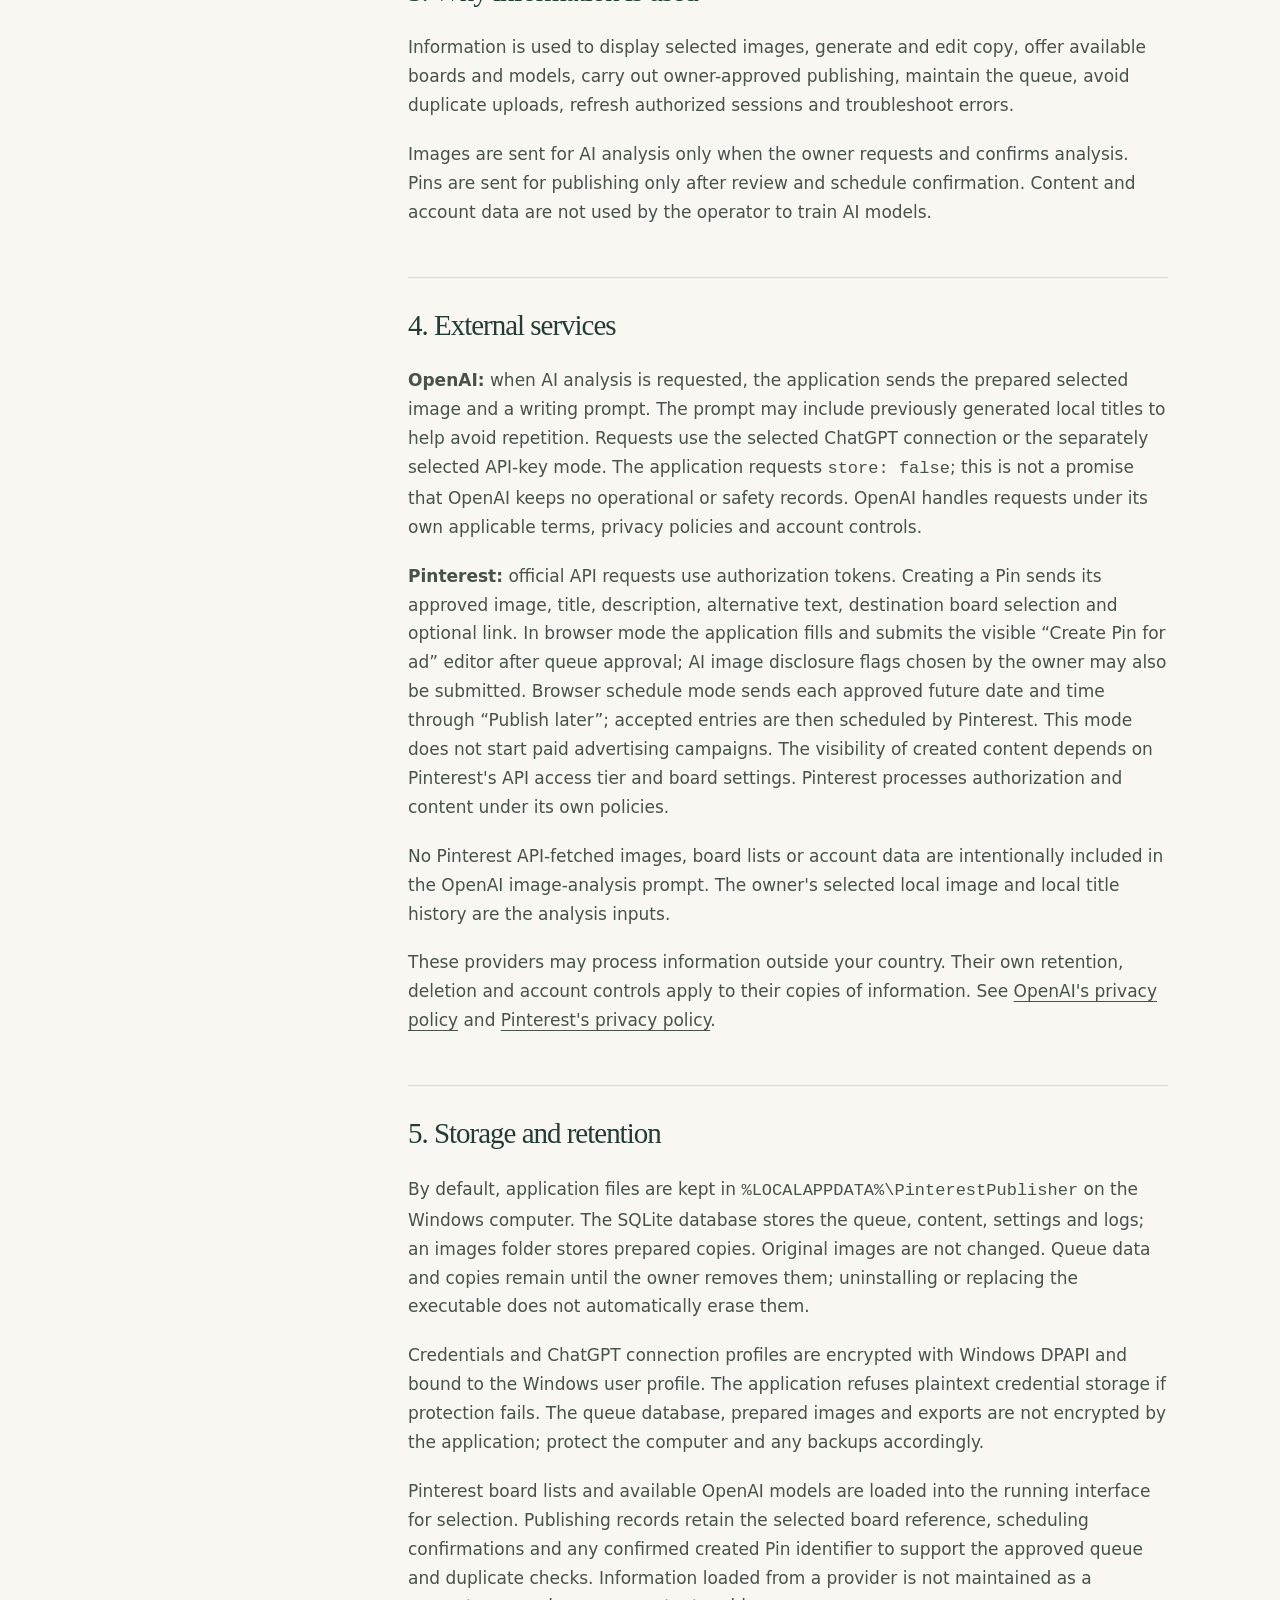
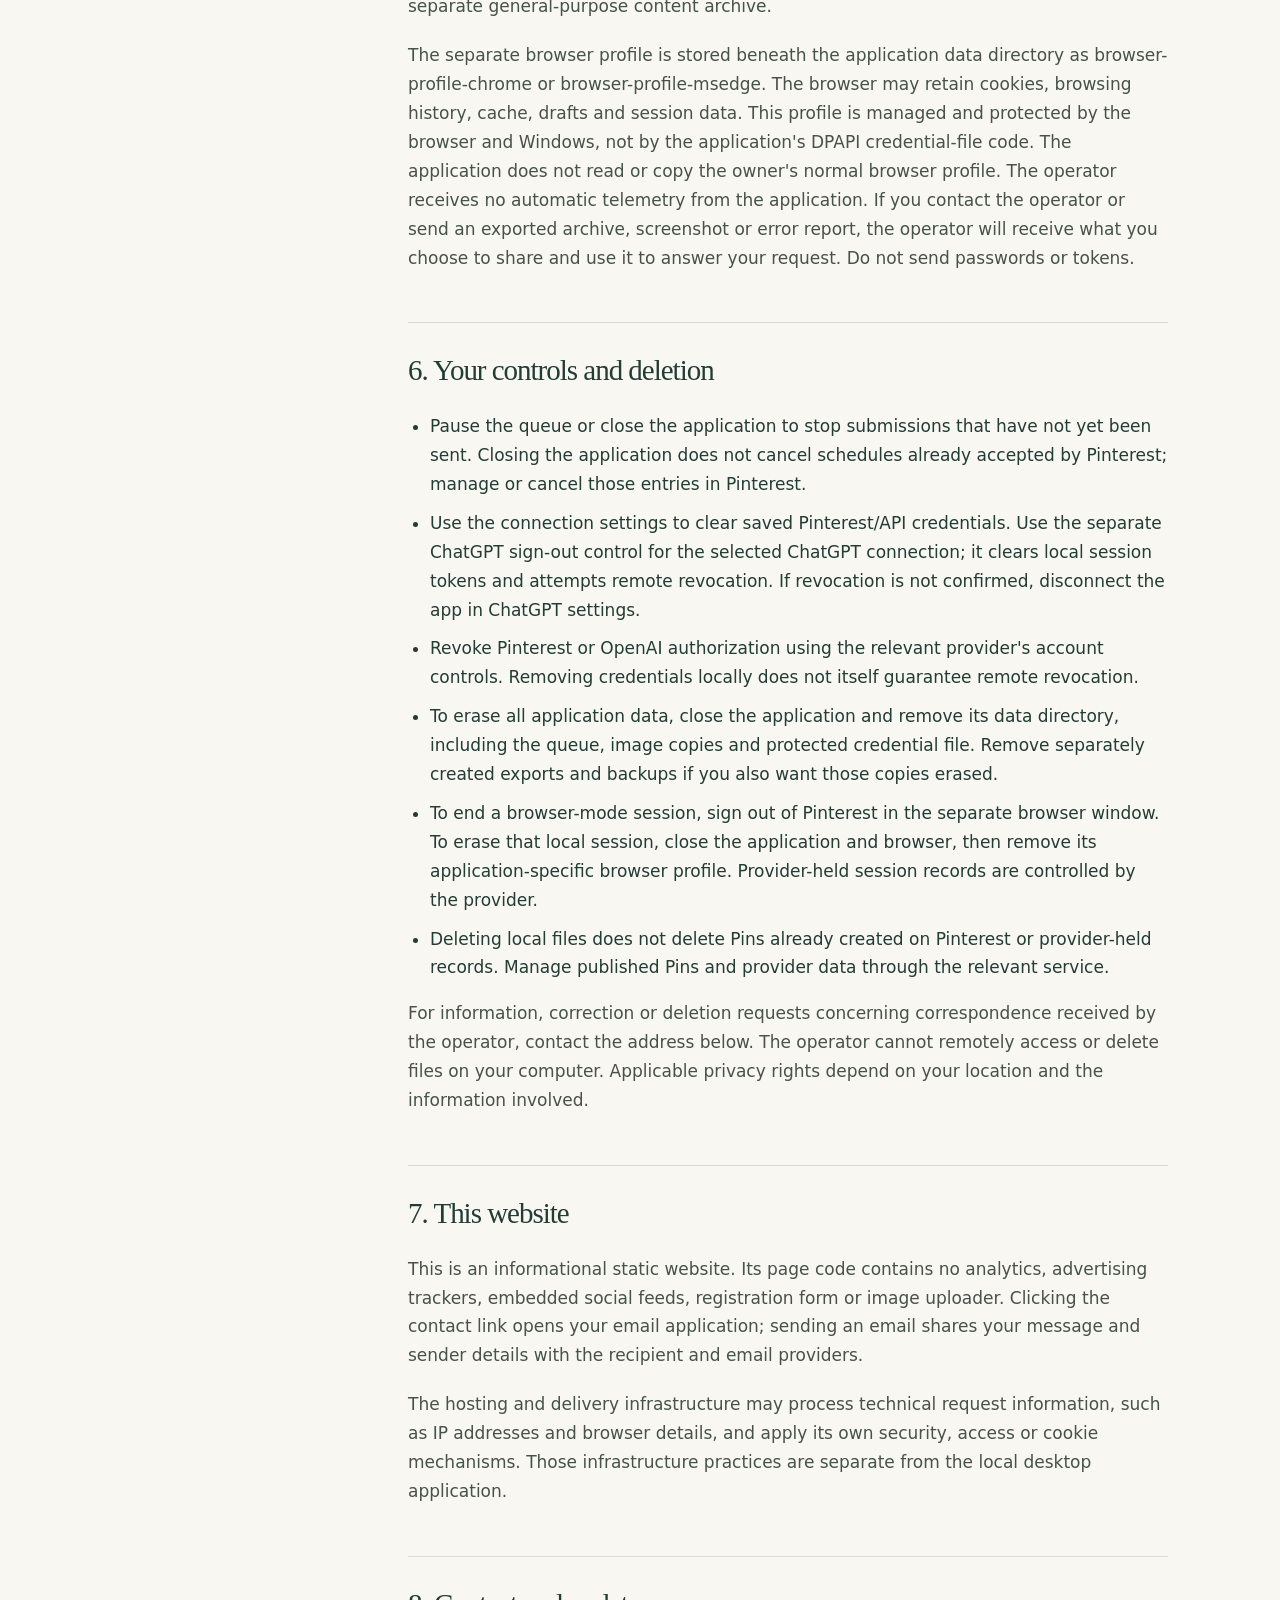
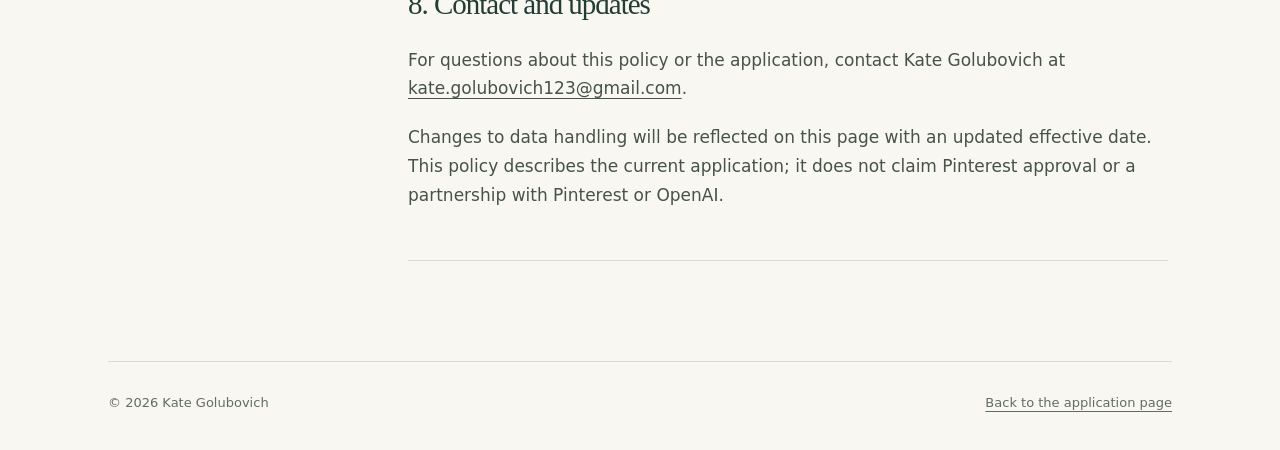
==== commit 603d36fb: "Explain native Pinterest scheduling and cancellation controls" ====
--- a/privacy/index.html
+++ b/privacy/index.html
@@ -5,11 +5,11 @@
 <div class="policy-layout"><aside class="toc" aria-label="Policy contents"><p class="eyebrow">On this page</p><a href="#scope">1. Scope</a><a href="#information">2. Information handled</a><a href="#purposes">3. Why information is used</a><a href="#services">4. External services</a><a href="#storage">5. Storage and retention</a><a href="#control">6. Your controls and deletion</a><a href="#website">7. This website</a><a href="#contact">8. Contact and updates</a></aside>
 <div class="policy-content">
 <section id="scope"><h2>1. Scope</h2><p>The application helps its owner prepare, review and schedule original images for her own Pinterest business account. It runs locally on Windows; this website does not operate a publishing backend or receive the application's queue. The distributed desktop build may show the name “Pinterest Publisher”.</p><p>The operator does not sell application data or use it for advertising. There is no operator-run account registration system or central database for application users.</p></section>
-<section id="information"><h2>2. Information handled</h2><ul><li><strong>Selected content:</strong> local file names and paths, prepared copies of images, file hashes used for duplicate checks, titles, descriptions, alternative text, keywords and any destination links entered by the owner.</li><li><strong>Publishing settings:</strong> selected board identifiers and names, time zone, scheduled times, approvals, queue status and identifiers returned for created Pins.</li><li><strong>Connection information:</strong> official Pinterest access and refresh tokens, app credentials where provided, and optional OpenAI API credentials. ChatGPT sign-in may return a verified email address, account subject identifier, OAuth client identifier, granted permissions and session tokens. A stable random installation identifier is used for the ChatGPT connection.</li><li><strong>API responses and local errors:</strong> available boards and models are loaded for selection; local operation logs record errors and publishing outcomes. Errors can include file names and a provider request identifier.</li></ul><p>The application does not ask for Pinterest or ChatGPT passwords and does not extract browser session cookies. In browser mode, the owner signs in manually in a separate visible Chrome or Edge window. The browser stores its own cookies and session information in an application-specific local browser profile. Authentication and consent take place on the providers' official pages.</p></section>
+<section id="information"><h2>2. Information handled</h2><ul><li><strong>Selected content:</strong> local file names and paths, prepared copies of images, file hashes used for duplicate checks, titles, descriptions, alternative text, keywords and any destination links entered by the owner.</li><li><strong>Publishing settings:</strong> selected board identifiers and names, time zone, scheduled times, approvals, queue status, scheduling confirmations and identifiers returned for created Pins.</li><li><strong>Connection information:</strong> official Pinterest access and refresh tokens, app credentials where provided, and optional OpenAI API credentials. ChatGPT sign-in may return a verified email address, account subject identifier, OAuth client identifier, granted permissions and session tokens. A stable random installation identifier is used for the ChatGPT connection.</li><li><strong>API responses and local errors:</strong> available boards and models are loaded for selection; local operation logs record errors and publishing outcomes. Errors can include file names and a provider request identifier.</li></ul><p>The application does not ask for Pinterest or ChatGPT passwords and does not extract browser session cookies. In browser mode, the owner signs in manually in a separate visible Chrome or Edge window. The browser stores its own cookies and session information in an application-specific local browser profile. Authentication and consent take place on the providers' official pages.</p></section>
 <section id="purposes"><h2>3. Why information is used</h2><p>Information is used to display selected images, generate and edit copy, offer available boards and models, carry out owner-approved publishing, maintain the queue, avoid duplicate uploads, refresh authorized sessions and troubleshoot errors.</p><p>Images are sent for AI analysis only when the owner requests and confirms analysis. Pins are sent for publishing only after review and schedule confirmation. Content and account data are not used by the operator to train AI models.</p></section>
-<section id="services"><h2>4. External services</h2><p><strong>OpenAI:</strong> when AI analysis is requested, the application sends the prepared selected image and a writing prompt. The prompt may include previously generated local titles to help avoid repetition. Requests use the selected ChatGPT connection or the separately selected API-key mode. The application requests <code>store: false</code>; this is not a promise that OpenAI keeps no operational or safety records. OpenAI handles requests under its own applicable terms, privacy policies and account controls.</p><p><strong>Pinterest:</strong> official API requests use authorization tokens. Creating a Pin sends its approved image, title, description, alternative text, destination board selection and optional link. In browser mode the application fills and submits the visible “Create Pin for ad” editor after queue approval; AI image disclosure flags chosen by the owner may also be submitted. This mode does not start paid advertising campaigns. The visibility of created content depends on Pinterest's API access tier and board settings. Pinterest processes authorization and content under its own policies.</p><p>No Pinterest API-fetched images, board lists or account data are intentionally included in the OpenAI image-analysis prompt. The owner's selected local image and local title history are the analysis inputs.</p><p>These providers may process information outside your country. Their own retention, deletion and account controls apply to their copies of information. See <a href="https://openai.com/policies/privacy-policy/" rel="noreferrer">OpenAI's privacy policy</a> and <a href="https://policy.pinterest.com/en/privacy-policy" rel="noreferrer">Pinterest's privacy policy</a>.</p></section>
-<section id="storage"><h2>5. Storage and retention</h2><p>By default, application files are kept in <code>%LOCALAPPDATA%\PinterestPublisher</code> on the Windows computer. The SQLite database stores the queue, content, settings and logs; an images folder stores prepared copies. Original images are not changed. Queue data and copies remain until the owner removes them; uninstalling or replacing the executable does not automatically erase them.</p><p>Credentials and ChatGPT connection profiles are encrypted with Windows DPAPI and bound to the Windows user profile. The application refuses plaintext credential storage if protection fails. The queue database, prepared images and exports are not encrypted by the application; protect the computer and any backups accordingly.</p><p>Pinterest board lists and available OpenAI models are loaded into the running interface for selection. Publishing records retain the selected board reference and created Pin identifier to support the approved queue and duplicate checks. Information loaded from a provider is not maintained as a separate general-purpose content archive.</p><p>The separate browser profile is stored beneath the application data directory as browser-profile-chrome or browser-profile-msedge. The browser may retain cookies, browsing history, cache, drafts and session data. This profile is managed and protected by the browser and Windows, not by the application's DPAPI credential-file code. The application does not read or copy the owner's normal browser profile. The operator receives no automatic telemetry from the application. If you contact the operator or send an exported archive, screenshot or error report, the operator will receive what you choose to share and use it to answer your request. Do not send passwords or tokens.</p></section>
-<section id="control"><h2>6. Your controls and deletion</h2><ul><li>Pause the queue or close the application to stop future publishing from that computer.</li><li>Use the connection settings to clear saved Pinterest/API credentials. Use the separate ChatGPT sign-out control for the selected ChatGPT connection; it clears local session tokens and attempts remote revocation. If revocation is not confirmed, disconnect the app in ChatGPT settings.</li><li>Revoke Pinterest or OpenAI authorization using the relevant provider's account controls. Removing credentials locally does not itself guarantee remote revocation.</li><li>To erase all application data, close the application and remove its data directory, including the queue, image copies and protected credential file. Remove separately created exports and backups if you also want those copies erased.</li><li>To end a browser-mode session, sign out of Pinterest in the separate browser window. To erase that local session, close the application and browser, then remove its application-specific browser profile. Provider-held session records are controlled by the provider.</li><li>Deleting local files does not delete Pins already created on Pinterest or provider-held records. Manage published Pins and provider data through the relevant service.</li></ul><p>For information, correction or deletion requests concerning correspondence received by the operator, contact the address below. The operator cannot remotely access or delete files on your computer. Applicable privacy rights depend on your location and the information involved.</p></section>
+<section id="services"><h2>4. External services</h2><p><strong>OpenAI:</strong> when AI analysis is requested, the application sends the prepared selected image and a writing prompt. The prompt may include previously generated local titles to help avoid repetition. Requests use the selected ChatGPT connection or the separately selected API-key mode. The application requests <code>store: false</code>; this is not a promise that OpenAI keeps no operational or safety records. OpenAI handles requests under its own applicable terms, privacy policies and account controls.</p><p><strong>Pinterest:</strong> official API requests use authorization tokens. Creating a Pin sends its approved image, title, description, alternative text, destination board selection and optional link. In browser mode the application fills and submits the visible “Create Pin for ad” editor after queue approval; AI image disclosure flags chosen by the owner may also be submitted. Browser schedule mode sends each approved future date and time through “Publish later”; accepted entries are then scheduled by Pinterest. This mode does not start paid advertising campaigns. The visibility of created content depends on Pinterest's API access tier and board settings. Pinterest processes authorization and content under its own policies.</p><p>No Pinterest API-fetched images, board lists or account data are intentionally included in the OpenAI image-analysis prompt. The owner's selected local image and local title history are the analysis inputs.</p><p>These providers may process information outside your country. Their own retention, deletion and account controls apply to their copies of information. See <a href="https://openai.com/policies/privacy-policy/" rel="noreferrer">OpenAI's privacy policy</a> and <a href="https://policy.pinterest.com/en/privacy-policy" rel="noreferrer">Pinterest's privacy policy</a>.</p></section>
+<section id="storage"><h2>5. Storage and retention</h2><p>By default, application files are kept in <code>%LOCALAPPDATA%\PinterestPublisher</code> on the Windows computer. The SQLite database stores the queue, content, settings and logs; an images folder stores prepared copies. Original images are not changed. Queue data and copies remain until the owner removes them; uninstalling or replacing the executable does not automatically erase them.</p><p>Credentials and ChatGPT connection profiles are encrypted with Windows DPAPI and bound to the Windows user profile. The application refuses plaintext credential storage if protection fails. The queue database, prepared images and exports are not encrypted by the application; protect the computer and any backups accordingly.</p><p>Pinterest board lists and available OpenAI models are loaded into the running interface for selection. Publishing records retain the selected board reference, scheduling confirmations and any confirmed created Pin identifier to support the approved queue and duplicate checks. Information loaded from a provider is not maintained as a separate general-purpose content archive.</p><p>The separate browser profile is stored beneath the application data directory as browser-profile-chrome or browser-profile-msedge. The browser may retain cookies, browsing history, cache, drafts and session data. This profile is managed and protected by the browser and Windows, not by the application's DPAPI credential-file code. The application does not read or copy the owner's normal browser profile. The operator receives no automatic telemetry from the application. If you contact the operator or send an exported archive, screenshot or error report, the operator will receive what you choose to share and use it to answer your request. Do not send passwords or tokens.</p></section>
+<section id="control"><h2>6. Your controls and deletion</h2><ul><li>Pause the queue or close the application to stop submissions that have not yet been sent. Closing the application does not cancel schedules already accepted by Pinterest; manage or cancel those entries in Pinterest.</li><li>Use the connection settings to clear saved Pinterest/API credentials. Use the separate ChatGPT sign-out control for the selected ChatGPT connection; it clears local session tokens and attempts remote revocation. If revocation is not confirmed, disconnect the app in ChatGPT settings.</li><li>Revoke Pinterest or OpenAI authorization using the relevant provider's account controls. Removing credentials locally does not itself guarantee remote revocation.</li><li>To erase all application data, close the application and remove its data directory, including the queue, image copies and protected credential file. Remove separately created exports and backups if you also want those copies erased.</li><li>To end a browser-mode session, sign out of Pinterest in the separate browser window. To erase that local session, close the application and browser, then remove its application-specific browser profile. Provider-held session records are controlled by the provider.</li><li>Deleting local files does not delete Pins already created on Pinterest or provider-held records. Manage published Pins and provider data through the relevant service.</li></ul><p>For information, correction or deletion requests concerning correspondence received by the operator, contact the address below. The operator cannot remotely access or delete files on your computer. Applicable privacy rights depend on your location and the information involved.</p></section>
 <section id="website"><h2>7. This website</h2><p>This is an informational static website. Its page code contains no analytics, advertising trackers, embedded social feeds, registration form or image uploader. Clicking the contact link opens your email application; sending an email shares your message and sender details with the recipient and email providers.</p><p>The hosting and delivery infrastructure may process technical request information, such as IP addresses and browser details, and apply its own security, access or cookie mechanisms. Those infrastructure practices are separate from the local desktop application.</p></section>
 <section id="contact"><h2>8. Contact and updates</h2><p>For questions about this policy or the application, contact Kate Golubovich at <a class="email" href="mailto:kate.golubovich123@gmail.com">kate.golubovich123@gmail.com</a>.</p><p>Changes to data handling will be reflected on this page with an updated effective date. This policy describes the current application; it does not claim Pinterest approval or a partnership with Pinterest or OpenAI.</p></section>
 </div></div></main><footer><span>© 2026 Kate Golubovich</span><a href="../">Back to the application page</a></footer></div></body></html>
